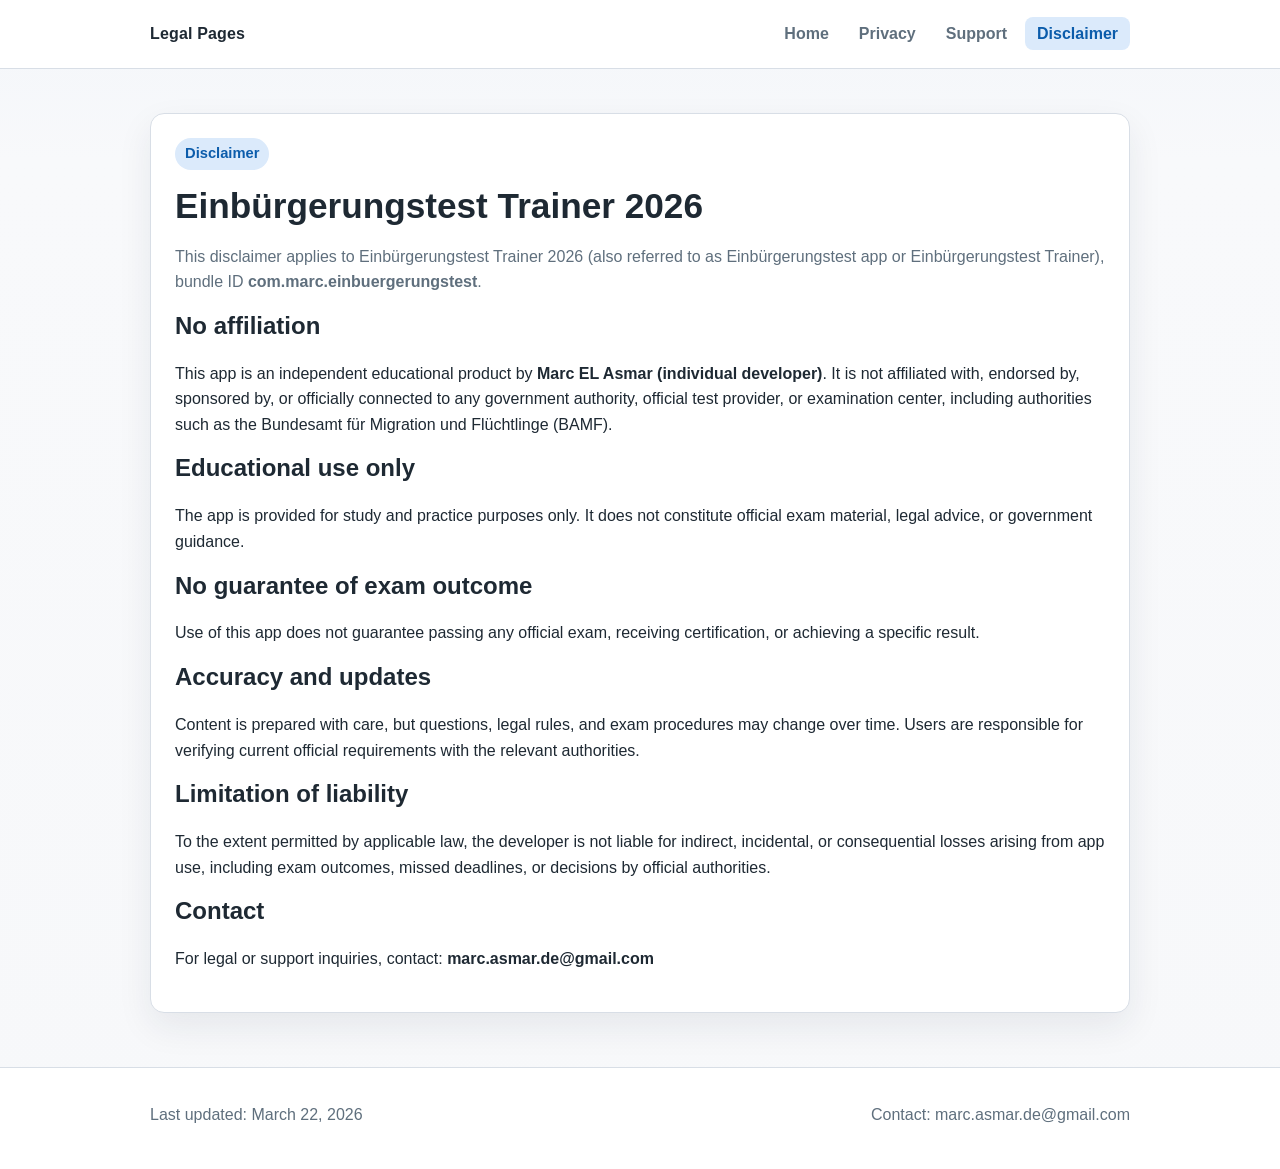
==== einbuergerungstest/disclaimer/index.html @ a9b382f6 "feat: add disclaimer page and link across legal site" ====
<!doctype html>
<html lang="en">
  <head>
    <meta charset="UTF-8" />
    <meta name="viewport" content="width=device-width, initial-scale=1.0" />
    <title>Einbürgerungstest Trainer 2026 Disclaimer</title>
    <meta
      name="description"
      content="Disclaimer and terms for Einbürgerungstest Trainer 2026."
    />
    <link rel="stylesheet" href="/styles.css" />
  </head>
  <body>
    <header class="site-header">
      <div class="container nav-wrap">
        <a class="brand" href="/index.html">Legal Pages</a>
        <nav aria-label="Main navigation">
          <ul class="nav-list">
            <li><a href="/index.html">Home</a></li>
            <li><a href="/einbuergerungstest/privacy/">Privacy</a></li>
            <li><a href="/einbuergerungstest/support/">Support</a></li>
            <li><a class="active" href="/einbuergerungstest/disclaimer/">Disclaimer</a></li>
          </ul>
        </nav>
      </div>
    </header>

    <main class="container">
      <section class="content-panel">
        <p class="eyebrow">Disclaimer</p>
        <h1>Einbürgerungstest Trainer 2026</h1>
        <p class="muted">
          This disclaimer applies to Einbürgerungstest Trainer 2026 (also
          referred to as Einbürgerungstest app or Einbürgerungstest Trainer),
          bundle ID <strong>com.marc.einbuergerungstest</strong>.
        </p>

        <h2>No affiliation</h2>
        <p>
          This app is an independent educational product by
          <strong>Marc EL Asmar (individual developer)</strong>. It is not
          affiliated with, endorsed by, sponsored by, or officially connected
          to any government authority, official test provider, or examination
          center, including authorities such as the Bundesamt für Migration und
          Flüchtlinge (BAMF).
        </p>

        <h2>Educational use only</h2>
        <p>
          The app is provided for study and practice purposes only. It does not
          constitute official exam material, legal advice, or government
          guidance.
        </p>

        <h2>No guarantee of exam outcome</h2>
        <p>
          Use of this app does not guarantee passing any official exam,
          receiving certification, or achieving a specific result.
        </p>

        <h2>Accuracy and updates</h2>
        <p>
          Content is prepared with care, but questions, legal rules, and exam
          procedures may change over time. Users are responsible for verifying
          current official requirements with the relevant authorities.
        </p>

        <h2>Limitation of liability</h2>
        <p>
          To the extent permitted by applicable law, the developer is not
          liable for indirect, incidental, or consequential losses arising from
          app use, including exam outcomes, missed deadlines, or decisions by
          official authorities.
        </p>

        <h2>Contact</h2>
        <p>
          For legal or support inquiries, contact:
          <strong>marc.asmar.de@gmail.com</strong>
        </p>
      </section>
    </main>

    <footer class="site-footer">
      <div class="container footer-wrap">
        <p>Last updated: March 22, 2026</p>
        <p>Contact: marc.asmar.de@gmail.com</p>
      </div>
    </footer>
  </body>
</html>
---- styles.css ----
:root {
  --bg: #f7f8fa;
  --surface: #ffffff;
  --text: #1e2933;
  --muted: #5f6f7d;
  --accent: #0b5cab;
  --accent-soft: #dbeafb;
  --border: #d8dee6;
  --shadow: 0 14px 35px rgba(23, 42, 58, 0.08);
}

* {
  box-sizing: border-box;
}

body {
  margin: 0;
  font-family: "Source Sans 3", "Segoe UI", "Helvetica Neue", sans-serif;
  color: var(--text);
  background: linear-gradient(180deg, #f3f6fa 0%, #f8f9fb 160px, #f7f8fa 100%);
  line-height: 1.6;
}

a {
  color: var(--accent);
}

.container {
  width: min(980px, 92%);
  margin: 0 auto;
}

.site-header {
  border-bottom: 1px solid var(--border);
  background-color: var(--surface);
  position: sticky;
  top: 0;
  z-index: 10;
}

.nav-wrap {
  display: flex;
  align-items: center;
  justify-content: space-between;
  gap: 16px;
  min-height: 68px;
}

.brand {
  text-decoration: none;
  font-weight: 700;
  color: var(--text);
  letter-spacing: 0.01em;
}

.nav-list {
  list-style: none;
  display: flex;
  gap: 6px;
  margin: 0;
  padding: 0;
}

.nav-list a {
  text-decoration: none;
  color: var(--muted);
  padding: 8px 12px;
  border-radius: 8px;
  font-weight: 600;
}

.nav-list a:hover,
.nav-list a:focus-visible {
  background: var(--accent-soft);
  color: var(--accent);
  outline: none;
}

.nav-list a.active {
  color: var(--accent);
  background: var(--accent-soft);
}

main {
  padding: 44px 0 54px;
}

.hero {
  background: var(--surface);
  border: 1px solid var(--border);
  border-radius: 14px;
  padding: 26px;
  box-shadow: var(--shadow);
}

.eyebrow {
  display: inline-block;
  margin: 0;
  color: var(--accent);
  background: var(--accent-soft);
  padding: 4px 10px;
  border-radius: 999px;
  font-weight: 600;
  font-size: 0.92rem;
}

h1,
h2,
h3 {
  line-height: 1.25;
  margin-top: 0;
}

h1 {
  margin: 14px 0 12px;
  font-size: clamp(1.75rem, 3vw, 2.2rem);
}

section + section {
  margin-top: 30px;
}

.card-grid {
  display: grid;
  grid-template-columns: repeat(auto-fit, minmax(240px, 1fr));
  gap: 18px;
}

.card {
  background: var(--surface);
  border: 1px solid var(--border);
  border-radius: 12px;
  padding: 20px;
}

.card-link {
  display: inline-block;
  margin-top: 10px;
  font-weight: 700;
  text-decoration: none;
}

.card-link:hover,
.card-link:focus-visible {
  text-decoration: underline;
}

.content-panel {
  background: var(--surface);
  border: 1px solid var(--border);
  border-radius: 14px;
  padding: 24px;
  box-shadow: var(--shadow);
}

.list {
  padding-left: 20px;
}

.muted {
  color: var(--muted);
}

.faq-item + .faq-item {
  margin-top: 16px;
  padding-top: 16px;
  border-top: 1px solid var(--border);
}

.site-footer {
  border-top: 1px solid var(--border);
  background: var(--surface);
}

.footer-wrap {
  padding: 18px 0 26px;
  color: var(--muted);
  display: flex;
  flex-wrap: wrap;
  gap: 10px 20px;
  justify-content: space-between;
}

@media (max-width: 680px) {
  .nav-wrap {
    flex-direction: column;
    align-items: flex-start;
    padding: 12px 0;
  }

  .nav-list {
    width: 100%;
    gap: 4px;
    justify-content: space-between;
  }

  .nav-list a {
    display: inline-block;
    padding: 8px 10px;
  }

  main {
    padding-top: 28px;
  }

  .hero,
  .content-panel {
    padding: 20px;
  }
}
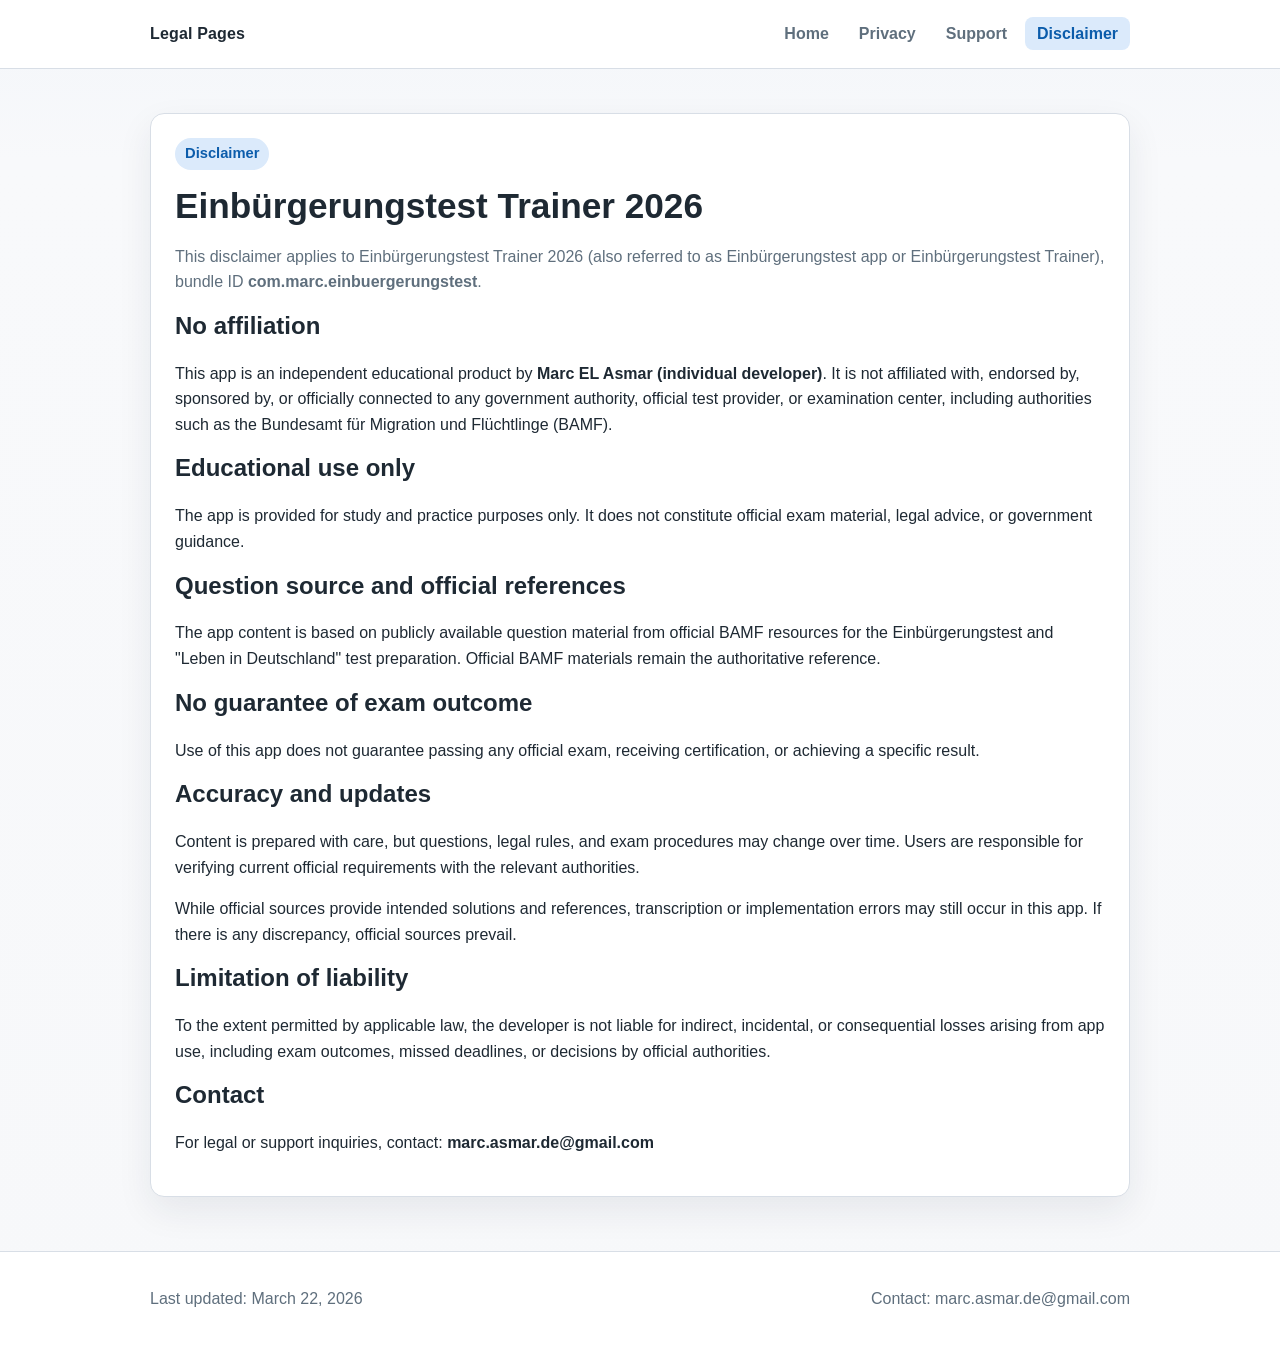
==== commit d06e2d4c: "docs: clarify BAMF source and official-answer precedence" ====
--- a/einbuergerungstest/disclaimer/index.html
+++ b/einbuergerungstest/disclaimer/index.html
@@ -52,6 +52,14 @@
           guidance.
         </p>
 
+        <h2>Question source and official references</h2>
+        <p>
+          The app content is based on publicly available question material from
+          official BAMF resources for the Einbürgerungstest and "Leben in
+          Deutschland" test preparation. Official BAMF materials remain the
+          authoritative reference.
+        </p>
+
         <h2>No guarantee of exam outcome</h2>
         <p>
           Use of this app does not guarantee passing any official exam,
@@ -63,6 +71,11 @@
           Content is prepared with care, but questions, legal rules, and exam
           procedures may change over time. Users are responsible for verifying
           current official requirements with the relevant authorities.
+        </p>
+        <p>
+          While official sources provide intended solutions and references,
+          transcription or implementation errors may still occur in this app. If
+          there is any discrepancy, official sources prevail.
         </p>
 
         <h2>Limitation of liability</h2>
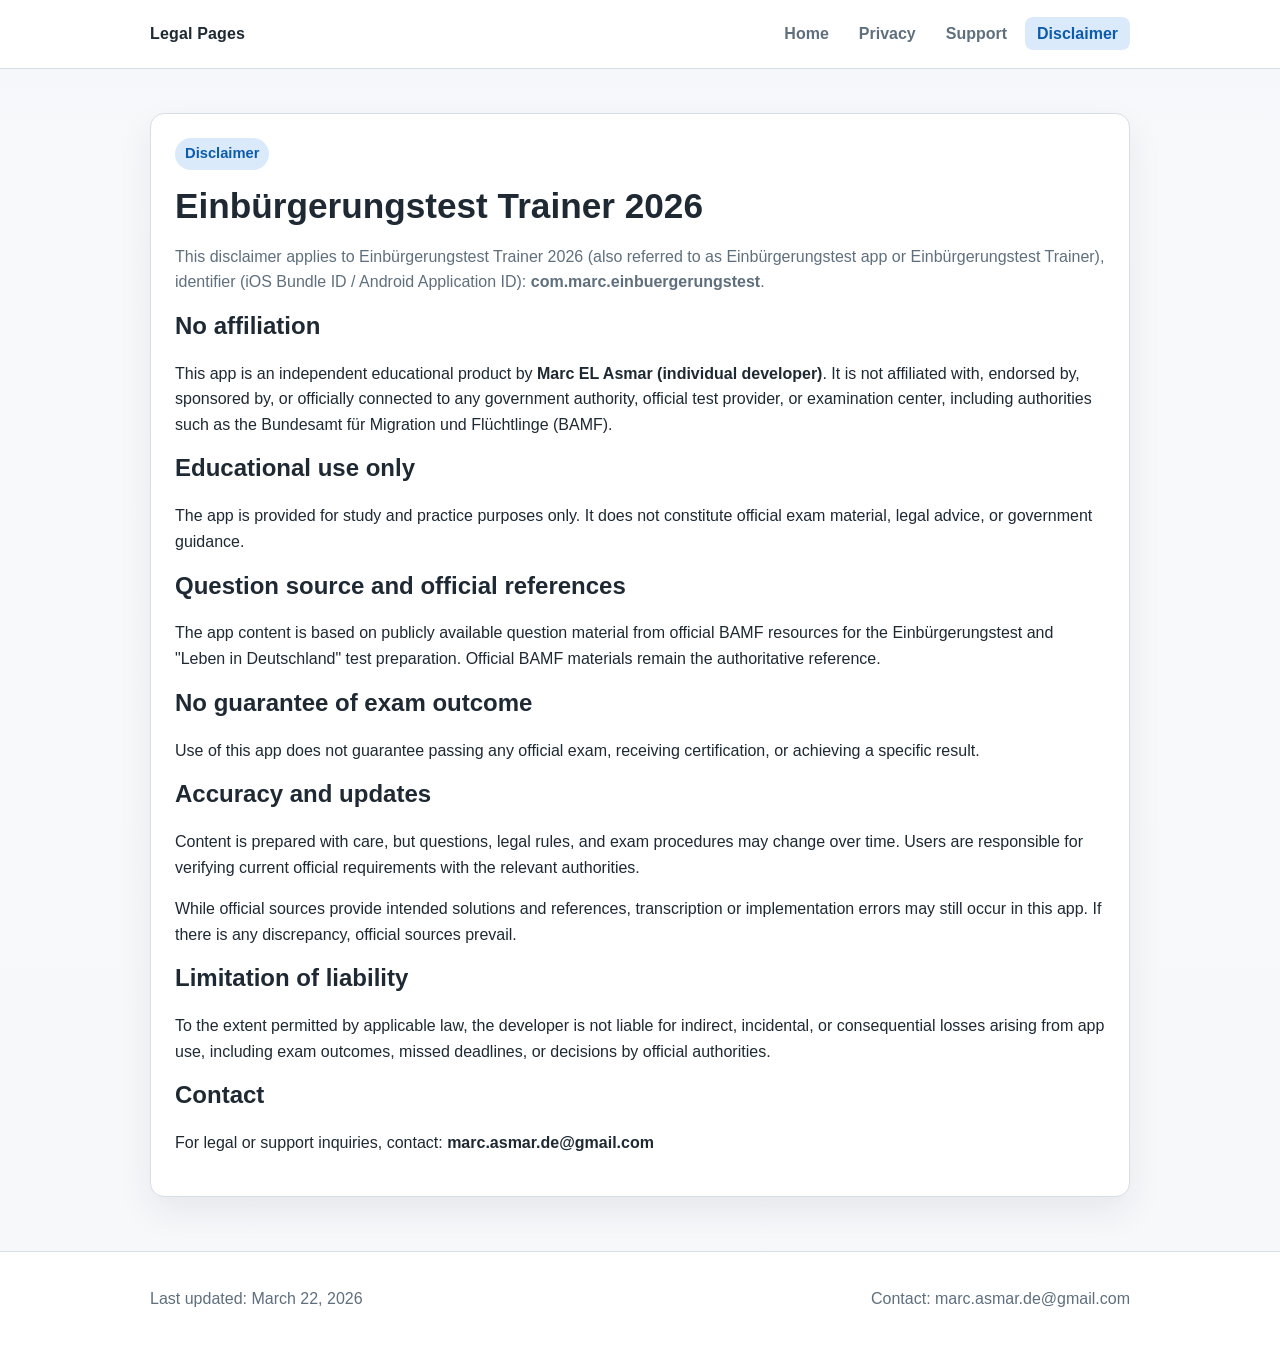
==== commit 6480b213: "docs: use cross-platform identifier wording and split version placeholders" ====
--- a/einbuergerungstest/disclaimer/index.html
+++ b/einbuergerungstest/disclaimer/index.html
@@ -32,7 +32,8 @@
         <p class="muted">
           This disclaimer applies to Einbürgerungstest Trainer 2026 (also
           referred to as Einbürgerungstest app or Einbürgerungstest Trainer),
-          bundle ID <strong>com.marc.einbuergerungstest</strong>.
+          identifier (iOS Bundle ID / Android Application ID):
+          <strong>com.marc.einbuergerungstest</strong>.
         </p>
 
         <h2>No affiliation</h2>
--- a/styles.css
+++ b/styles.css
@@ -145,6 +145,52 @@
   text-decoration: underline;
 }
 
+.app-grid {
+  display: grid;
+  grid-template-columns: repeat(auto-fit, minmax(300px, 1fr));
+  gap: 18px;
+}
+
+.app-card {
+  background: var(--surface);
+  border: 1px solid var(--border);
+  border-radius: 14px;
+  padding: 22px;
+  box-shadow: var(--shadow);
+}
+
+.tag-row {
+  display: flex;
+  gap: 8px;
+  flex-wrap: wrap;
+  margin-bottom: 10px;
+}
+
+.tag {
+  display: inline-block;
+  margin: 0;
+  color: var(--accent);
+  background: var(--accent-soft);
+  padding: 2px 8px;
+  border-radius: 999px;
+  font-weight: 600;
+  font-size: 0.78rem;
+  line-height: 1.25;
+}
+
+.doc-list {
+  margin: 12px 0 0;
+  padding-left: 20px;
+}
+
+.doc-list li + li {
+  margin-top: 6px;
+}
+
+.doc-list a {
+  font-weight: 700;
+}
+
 .content-panel {
   background: var(--surface);
   border: 1px solid var(--border);
